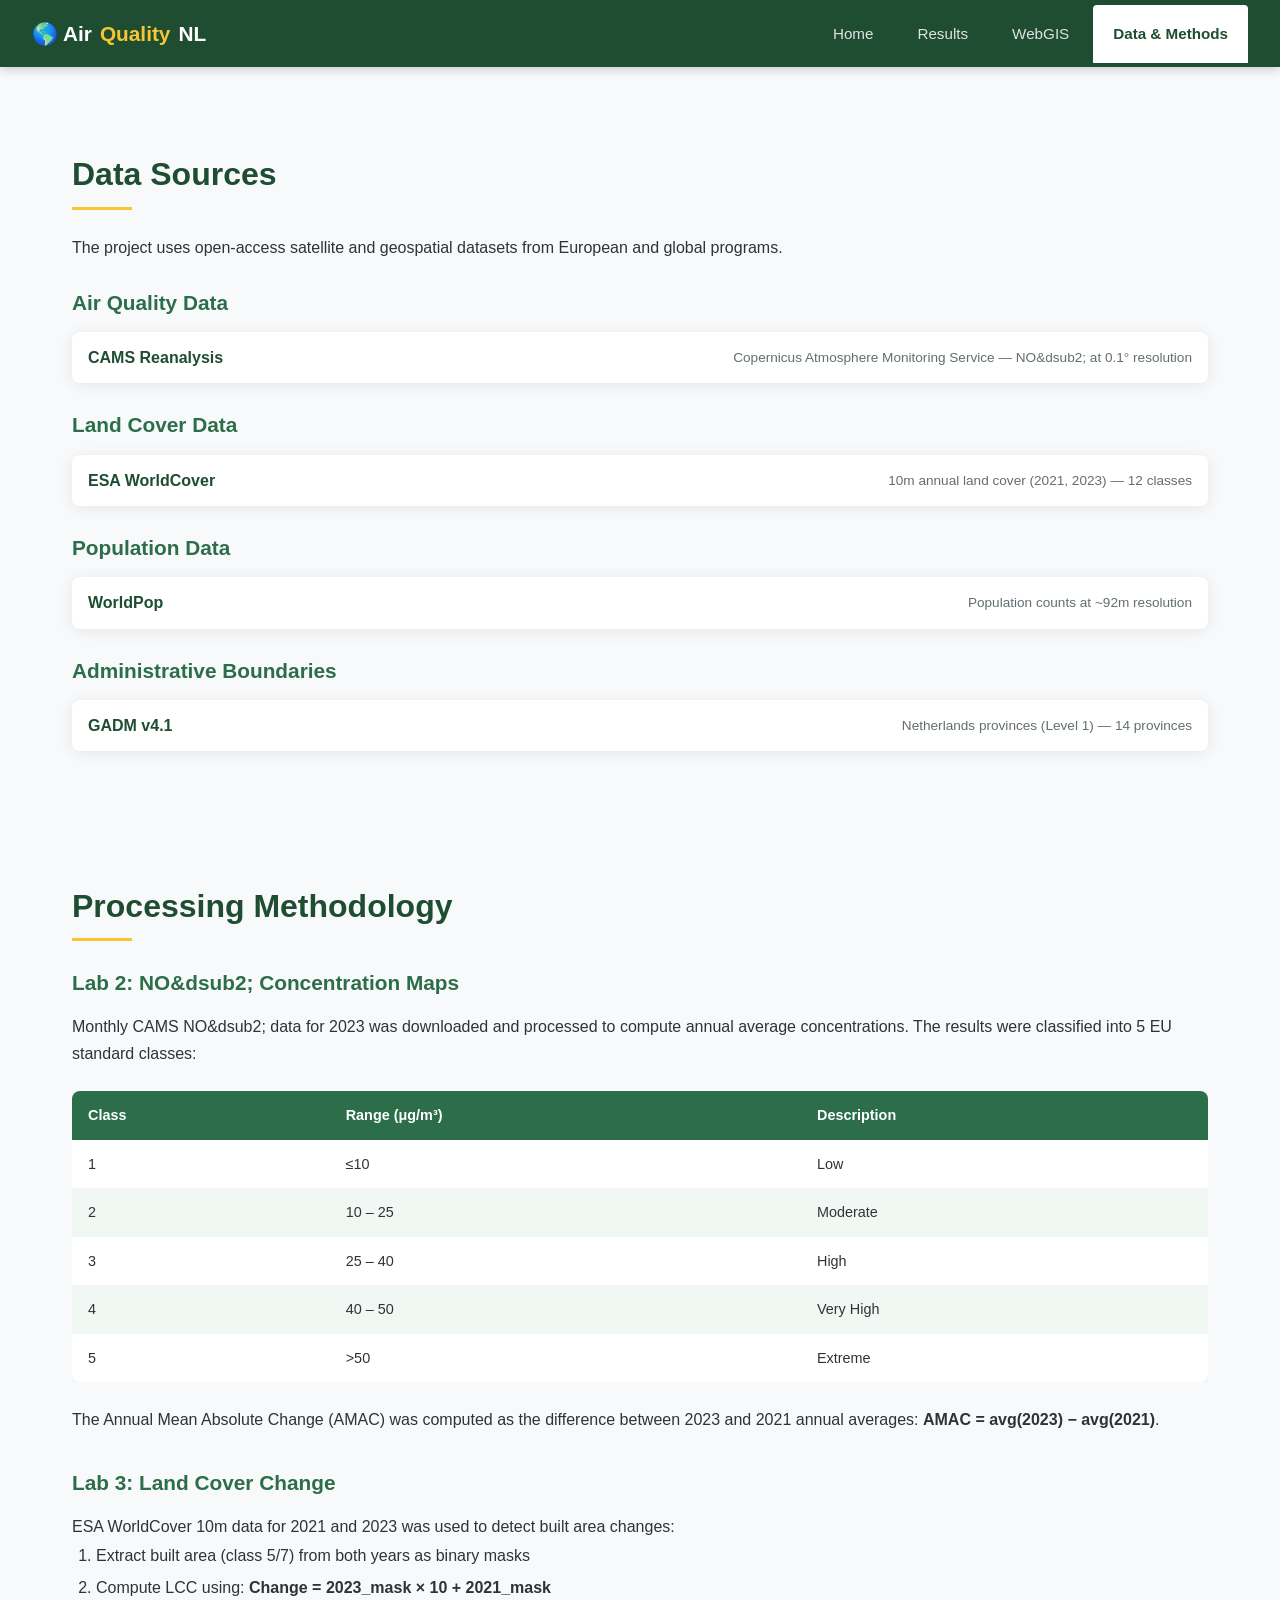
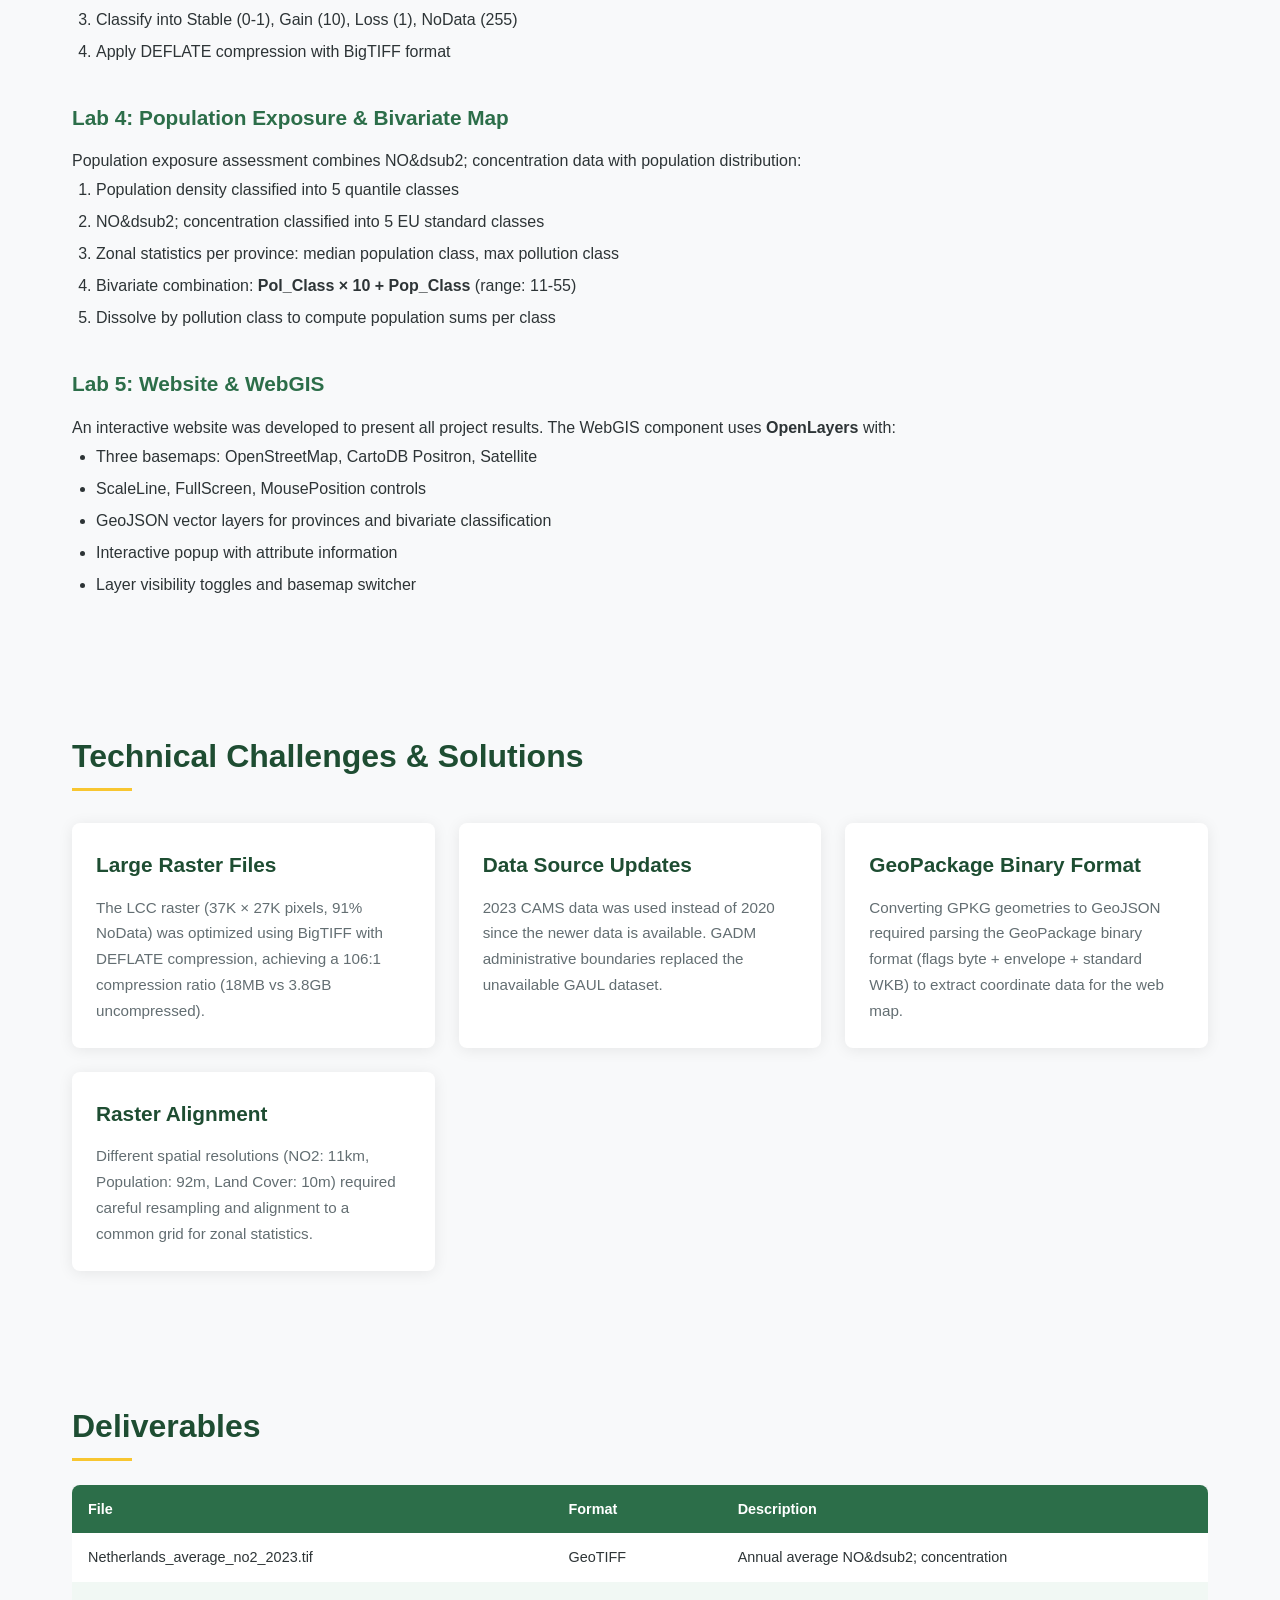
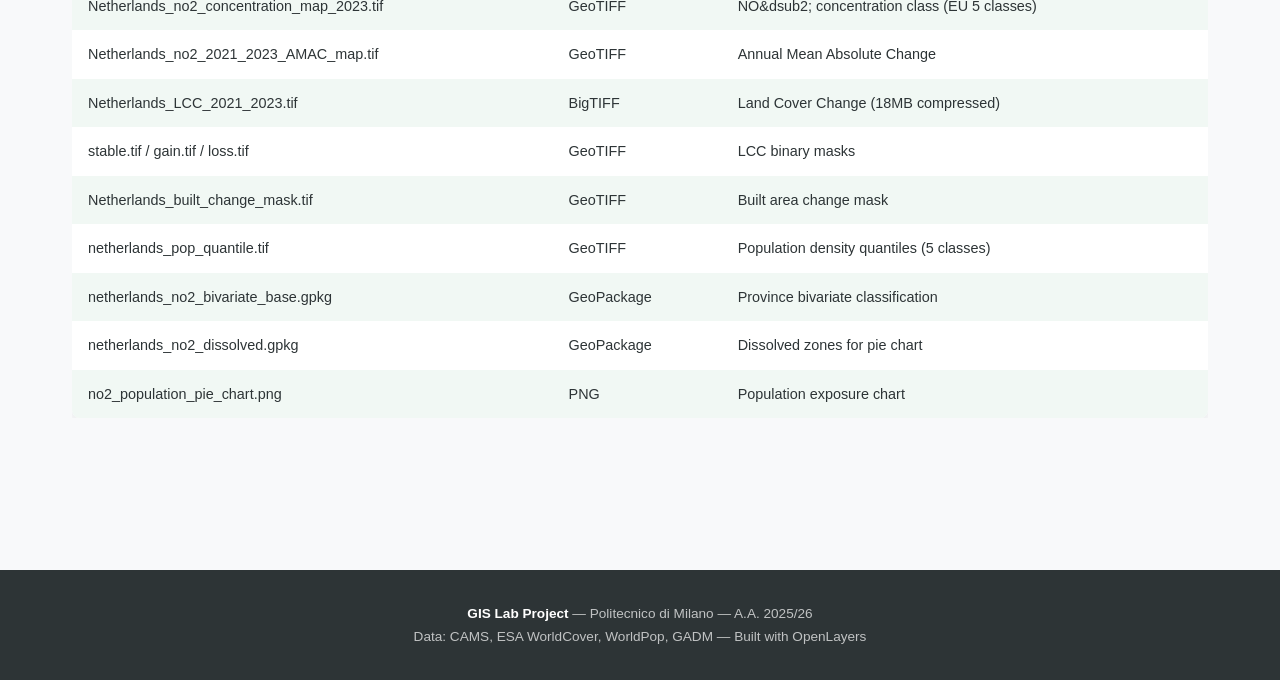
==== data.html @ df58314e "Add files via upload" ====
<!DOCTYPE html>
<html lang="en">
<head>
    <meta charset="UTF-8">
    <meta name="viewport" content="width=device-width, initial-scale=1.0">
    <title>Data & Methods - Netherlands Air Quality Monitoring</title>
    <link rel="stylesheet" href="css/style.css">
</head>
<body>
    <nav>
        <a href="index.html" class="logo">&#127758; Air<span>Quality</span> NL</a>
        <ul>
            <li><a href="index.html">Home</a></li>
            <li><a href="results.html">Results</a></li>
            <li><a href="webgis.html">WebGIS</a></li>
            <li><a href="data.html" class="active">Data & Methods</a></li>
        </ul>
    </nav>

    <div class="container">
        <section>
            <h2>Data Sources</h2>
            <p>The project uses open-access satellite and geospatial datasets from European and global programs.</p>

            <div class="data-section">
                <h3>Air Quality Data</h3>
                <ul class="dataset-list">
                    <li>
                        <span class="name">CAMS Reanalysis</span>
                        <span class="desc">Copernicus Atmosphere Monitoring Service &mdash; NO&dsub2; at 0.1&deg; resolution</span>
                    </li>
                </ul>
                <h3>Land Cover Data</h3>
                <ul class="dataset-list">
                    <li>
                        <span class="name">ESA WorldCover</span>
                        <span class="desc">10m annual land cover (2021, 2023) &mdash; 12 classes</span>
                    </li>
                </ul>
                <h3>Population Data</h3>
                <ul class="dataset-list">
                    <li>
                        <span class="name">WorldPop</span>
                        <span class="desc">Population counts at ~92m resolution</span>
                    </li>
                </ul>
                <h3>Administrative Boundaries</h3>
                <ul class="dataset-list">
                    <li>
                        <span class="name">GADM v4.1</span>
                        <span class="desc">Netherlands provinces (Level 1) &mdash; 14 provinces</span>
                    </li>
                </ul>
            </div>
        </section>

        <section>
            <h2>Processing Methodology</h2>

            <div class="data-section">
                <h3>Lab 2: NO&dsub2; Concentration Maps</h3>
                <p>Monthly CAMS NO&dsub2; data for 2023 was downloaded and processed to compute annual average concentrations. The results were classified into 5 EU standard classes:</p>
                <div class="table-wrapper">
                    <table>
                        <thead><tr><th>Class</th><th>Range (&mu;g/m&sup3;)</th><th>Description</th></tr></thead>
                        <tbody>
                            <tr><td>1</td><td>&le;10</td><td>Low</td></tr>
                            <tr><td>2</td><td>10 &ndash; 25</td><td>Moderate</td></tr>
                            <tr><td>3</td><td>25 &ndash; 40</td><td>High</td></tr>
                            <tr><td>4</td><td>40 &ndash; 50</td><td>Very High</td></tr>
                            <tr><td>5</td><td>&gt;50</td><td>Extreme</td></tr>
                        </tbody>
                    </table>
                </div>
                <p>The Annual Mean Absolute Change (AMAC) was computed as the difference between 2023 and 2021 annual averages: <strong>AMAC = avg(2023) &minus; avg(2021)</strong>.</p>
            </div>

            <div class="data-section">
                <h3>Lab 3: Land Cover Change</h3>
                <p>ESA WorldCover 10m data for 2021 and 2023 was used to detect built area changes:</p>
                <ol style="margin-left:1.5rem;line-height:2;">
                    <li>Extract built area (class 5/7) from both years as binary masks</li>
                    <li>Compute LCC using: <strong>Change = 2023_mask &times; 10 + 2021_mask</strong></li>
                    <li>Classify into Stable (0-1), Gain (10), Loss (1), NoData (255)</li>
                    <li>Apply DEFLATE compression with BigTIFF format</li>
                </ol>
            </div>

            <div class="data-section">
                <h3>Lab 4: Population Exposure &amp; Bivariate Map</h3>
                <p>Population exposure assessment combines NO&dsub2; concentration data with population distribution:</p>
                <ol style="margin-left:1.5rem;line-height:2;">
                    <li>Population density classified into 5 quantile classes</li>
                    <li>NO&dsub2; concentration classified into 5 EU standard classes</li>
                    <li>Zonal statistics per province: median population class, max pollution class</li>
                    <li>Bivariate combination: <strong>Pol_Class &times; 10 + Pop_Class</strong> (range: 11-55)</li>
                    <li>Dissolve by pollution class to compute population sums per class</li>
                </ol>
            </div>

            <div class="data-section">
                <h3>Lab 5: Website &amp; WebGIS</h3>
                <p>An interactive website was developed to present all project results. The WebGIS component uses <strong>OpenLayers</strong> with:</p>
                <ul style="margin-left:1.5rem;line-height:2;">
                    <li>Three basemaps: OpenStreetMap, CartoDB Positron, Satellite</li>
                    <li>ScaleLine, FullScreen, MousePosition controls</li>
                    <li>GeoJSON vector layers for provinces and bivariate classification</li>
                    <li>Interactive popup with attribute information</li>
                    <li>Layer visibility toggles and basemap switcher</li>
                </ul>
            </div>
        </section>

        <section>
            <h2>Technical Challenges &amp; Solutions</h2>
            <div class="card-grid">
                <div class="card">
                    <h3>Large Raster Files</h3>
                    <p>The LCC raster (37K &times; 27K pixels, 91% NoData) was optimized using BigTIFF with DEFLATE compression, achieving a 106:1 compression ratio (18MB vs 3.8GB uncompressed).</p>
                </div>
                <div class="card">
                    <h3>Data Source Updates</h3>
                    <p>2023 CAMS data was used instead of 2020 since the newer data is available. GADM administrative boundaries replaced the unavailable GAUL dataset.</p>
                </div>
                <div class="card">
                    <h3>GeoPackage Binary Format</h3>
                    <p>Converting GPKG geometries to GeoJSON required parsing the GeoPackage binary format (flags byte + envelope + standard WKB) to extract coordinate data for the web map.</p>
                </div>
                <div class="card">
                    <h3>Raster Alignment</h3>
                    <p>Different spatial resolutions (NO2: 11km, Population: 92m, Land Cover: 10m) required careful resampling and alignment to a common grid for zonal statistics.</p>
                </div>
            </div>
        </section>

        <section>
            <h2>Deliverables</h2>
            <div class="table-wrapper">
                <table>
                    <thead>
                        <tr><th>File</th><th>Format</th><th>Description</th></tr>
                    </thead>
                    <tbody>
                        <tr><td>Netherlands_average_no2_2023.tif</td><td>GeoTIFF</td><td>Annual average NO&dsub2; concentration</td></tr>
                        <tr><td>Netherlands_no2_concentration_map_2023.tif</td><td>GeoTIFF</td><td>NO&dsub2; concentration class (EU 5 classes)</td></tr>
                        <tr><td>Netherlands_no2_2021_2023_AMAC_map.tif</td><td>GeoTIFF</td><td>Annual Mean Absolute Change</td></tr>
                        <tr><td>Netherlands_LCC_2021_2023.tif</td><td>BigTIFF</td><td>Land Cover Change (18MB compressed)</td></tr>
                        <tr><td>stable.tif / gain.tif / loss.tif</td><td>GeoTIFF</td><td>LCC binary masks</td></tr>
                        <tr><td>Netherlands_built_change_mask.tif</td><td>GeoTIFF</td><td>Built area change mask</td></tr>
                        <tr><td>netherlands_pop_quantile.tif</td><td>GeoTIFF</td><td>Population density quantiles (5 classes)</td></tr>
                        <tr><td>netherlands_no2_bivariate_base.gpkg</td><td>GeoPackage</td><td>Province bivariate classification</td></tr>
                        <tr><td>netherlands_no2_dissolved.gpkg</td><td>GeoPackage</td><td>Dissolved zones for pie chart</td></tr>
                        <tr><td>no2_population_pie_chart.png</td><td>PNG</td><td>Population exposure chart</td></tr>
                    </tbody>
                </table>
            </div>
        </section>
    </div>

    <footer>
        <p><strong>GIS Lab Project</strong> &mdash; Politecnico di Milano &mdash; A.A. 2025/26</p>
        <p>Data: CAMS, ESA WorldCover, WorldPop, GADM &mdash; Built with OpenLayers</p>
    </footer>
</body>
</html>
---- css/style.css ----
/* ===== GIS Lab 5 - Website Styles ===== */
:root {
    --primary: #2c6e49;
    --primary-dark: #1e4d32;
    --secondary: #4c956c;
    --accent: #f8c630;
    --dark: #2d3436;
    --gray: #636e72;
    --light-gray: #dfe6e9;
    --bg: #f8f9fa;
    --white: #ffffff;
    --shadow: 0 2px 15px rgba(0,0,0,0.08);
    --radius: 8px;
}

* { margin: 0; padding: 0; box-sizing: border-box; }

body {
    font-family: 'Segoe UI', -apple-system, BlinkMacSystemFont, sans-serif;
    line-height: 1.7;
    color: var(--dark);
    background: var(--bg);
}

/* Navigation */
nav {
    background: var(--primary-dark);
    padding: 0 2rem;
    display: flex;
    align-items: center;
    justify-content: space-between;
    position: sticky;
    top: 0;
    z-index: 1000;
    box-shadow: 0 2px 10px rgba(0,0,0,0.2);
}

nav .logo {
    color: var(--white);
    font-size: 1.3rem;
    font-weight: 700;
    padding: 1rem 0;
    text-decoration: none;
    display: flex;
    align-items: center;
    gap: 0.5rem;
}

nav .logo span { color: var(--accent); }

nav ul {
    list-style: none;
    display: flex;
    gap: 0.25rem;
}

nav ul li a {
    color: rgba(255,255,255,0.85);
    text-decoration: none;
    padding: 1rem 1.25rem;
    display: block;
    font-size: 0.95rem;
    transition: all 0.2s;
    border-radius: 4px 4px 0 0;
}

nav ul li a:hover,
nav ul li a.active:hover {
    color: var(--white);
    background: rgba(255,255,255,0.12);
}

nav ul li a.active {
    background: var(--white);
    color: var(--primary-dark);
    font-weight: 600;
}

nav ul li a.active:hover {
    background: var(--white);
    color: var(--primary-dark);
}

/* Hero Section */
.hero {
    background: linear-gradient(135deg, var(--primary-dark) 0%, var(--primary) 50%, var(--secondary) 100%);
    color: var(--white);
    padding: 5rem 2rem;
    text-align: center;
}

.hero h1 {
    font-size: 2.8rem;
    font-weight: 800;
    margin-bottom: 1rem;
}

.hero p {
    font-size: 1.2rem;
    max-width: 700px;
    margin: 0 auto;
    opacity: 0.9;
}

/* Container */
.container {
    max-width: 1200px;
    margin: 0 auto;
    padding: 2rem;
}

/* Sections */
section { padding: 3rem 0; }

section h2 {
    font-size: 2rem;
    color: var(--primary-dark);
    margin-bottom: 1.5rem;
    position: relative;
    padding-bottom: 0.5rem;
}

section h2::after {
    content: '';
    position: absolute;
    bottom: 0;
    left: 0;
    width: 60px;
    height: 3px;
    background: var(--accent);
}

section h3 {
    font-size: 1.3rem;
    color: var(--primary);
    margin: 1.5rem 0 0.75rem;
}

/* Cards */
.card-grid {
    display: grid;
    grid-template-columns: repeat(auto-fit, minmax(280px, 1fr));
    gap: 1.5rem;
    margin: 2rem 0;
}

.card {
    background: var(--white);
    border-radius: var(--radius);
    padding: 1.5rem;
    box-shadow: var(--shadow);
    transition: transform 0.2s;
}

.card:hover { transform: translateY(-3px); }

.card h3 { margin-top: 0; color: var(--primary-dark); }
.card p { color: var(--gray); font-size: 0.95rem; }
.card .icon { font-size: 2rem; margin-bottom: 0.75rem; }

/* Results Grid */
.results-grid {
    display: grid;
    grid-template-columns: repeat(auto-fit, minmax(400px, 1fr));
    gap: 1.5rem;
}

.result-item {
    background: var(--white);
    border-radius: var(--radius);
    overflow: hidden;
    box-shadow: var(--shadow);
}

.result-item img {
    width: 100%;
    height: auto;
    display: block;
    border-bottom: 1px solid var(--light-gray);
}

.result-item .caption {
    padding: 1rem 1.25rem;
    font-size: 0.9rem;
    color: var(--gray);
}

.result-item .caption strong {
    color: var(--dark);
    display: block;
    margin-bottom: 0.25rem;
    font-size: 1rem;
}

/* Tables */
.table-wrapper {
    overflow-x: auto;
    margin: 1.5rem 0;
}

table {
    width: 100%;
    border-collapse: collapse;
    background: var(--white);
    border-radius: var(--radius);
    overflow: hidden;
    box-shadow: var(--shadow);
}

thead {
    background: var(--primary);
    color: var(--white);
}

th, td {
    padding: 0.75rem 1rem;
    text-align: left;
    font-size: 0.9rem;
}

tbody tr:nth-child(even) {
    background: #f1f8f4;
}

tbody tr:hover {
    background: #e6f0ea;
}

/* WebGIS Page */
.webgis-page {
    display: flex;
    flex-direction: column;
    height: calc(100vh - 60px);
}

#map {
    flex: 1;
    width: 100%;
    min-height: 600px;
}

.map-toolbar {
    background: var(--white);
    padding: 0.75rem 1.5rem;
    display: flex;
    align-items: center;
    gap: 1.5rem;
    flex-wrap: wrap;
    border-bottom: 1px solid var(--light-gray);
    font-size: 0.85rem;
    z-index: 10;
}

.map-toolbar label {
    display: flex;
    align-items: center;
    gap: 0.4rem;
    cursor: pointer;
    user-select: none;
}

.map-toolbar input[type="checkbox"] {
    width: 16px;
    height: 16px;
    cursor: pointer;
}

.map-toolbar select {
    padding: 0.35rem 0.75rem;
    border: 1px solid var(--light-gray);
    border-radius: 4px;
    font-size: 0.85rem;
    background: var(--white);
}

.map-toolbar .separator {
    width: 1px;
    height: 24px;
    background: var(--light-gray);
}

/* Legend Panel */
.legend-panel {
    background: var(--white);
    border-radius: var(--radius);
    padding: 1rem;
    box-shadow: 0 2px 10px rgba(0,0,0,0.15);
    max-width: 260px;
    font-size: 0.85rem;
}

.legend-panel h4 {
    margin-bottom: 0.5rem;
    color: var(--primary-dark);
    font-size: 0.9rem;
    border-bottom: 2px solid var(--light-gray);
    padding-bottom: 0.35rem;
}

.legend-item {
    display: flex;
    align-items: center;
    gap: 0.5rem;
    padding: 0.2rem 0;
    font-size: 0.8rem;
}

.legend-color {
    width: 22px;
    height: 14px;
    border-radius: 2px;
    flex-shrink: 0;
    border: 1px solid rgba(0,0,0,0.1);
}

/* Data page */
.data-section {
    margin-bottom: 2rem;
}

.dataset-list {
    list-style: none;
}

.dataset-list li {
    padding: 0.75rem 1rem;
    background: var(--white);
    margin-bottom: 0.5rem;
    border-radius: var(--radius);
    box-shadow: var(--shadow);
    display: flex;
    justify-content: space-between;
    align-items: center;
    gap: 1rem;
}

.dataset-list li .name {
    font-weight: 600;
    color: var(--primary-dark);
    white-space: nowrap;
}

.dataset-list li .desc {
    color: var(--gray);
    font-size: 0.85rem;
    text-align: right;
}

/* Footer */
footer {
    background: var(--dark);
    color: rgba(255,255,255,0.7);
    text-align: center;
    padding: 2rem;
    font-size: 0.85rem;
    margin-top: 3rem;
}

footer strong { color: var(--white); }

/* Responsive */
@media (max-width: 768px) {
    nav { flex-direction: column; padding: 0 1rem; }
    nav ul { width: 100%; }
    nav ul li a { padding: 0.75rem 1rem; text-align: center; }
    .hero h1 { font-size: 2rem; }
    .hero { padding: 3rem 1rem; }
    .results-grid { grid-template-columns: 1fr; }
    .map-toolbar { flex-direction: column; align-items: flex-start; gap: 0.5rem; }
    .webgis-page { height: auto; }
}

/* Utility */
.text-center { text-align: center; }
.mt-2 { margin-top: 1rem; }
.mb-2 { margin-bottom: 1rem; }
.flex { display: flex; gap: 1rem; flex-wrap: wrap; }
.flex-center { align-items: center; justify-content: center; }
.badge {
    display: inline-block;
    padding: 0.2rem 0.6rem;
    border-radius: 12px;
    font-size: 0.75rem;
    font-weight: 600;
}

/* Bivariate legend colors */
.biv-11 { background: #e8e8e8; }
.biv-12 { background: #b0d0b0; }
.biv-13 { background: #73b873; }
.biv-14 { background: #2d9e2d; }
.biv-21 { background: #f0b0b0; }
.biv-22 { background: #c8a0a0; }
.biv-23 { background: #9a8a6a; }
.biv-24 { background: #607040; }
.biv-31 { background: #e88888; }
.biv-32 { background: #c07050; }
.biv-33 { background: #a05830; }

/* Bivariate legend grid */
.biv-legend {
    display: inline-grid;
    grid-template-columns: repeat(4, 36px);
    grid-template-rows: repeat(3, 36px);
    gap: 2px;
    margin: 0.5rem 0;
}

.biv-legend .cell {
    display: flex;
    align-items: center;
    justify-content: center;
    font-size: 0.65rem;
    font-weight: 600;
    color: rgba(0,0,0,0.6);
    border-radius: 2px;
}

/* Tag for data source */
.tag {
    display: inline-block;
    padding: 0.15rem 0.5rem;
    border-radius: 4px;
    font-size: 0.75rem;
    font-weight: 600;
    background: var(--light-gray);
    color: var(--gray);
}

.tag.primary { background: rgba(44,110,73,0.15); color: var(--primary); }
.tag.cams { background: rgba(248,198,48,0.2); color: #8a7000; }
.tag.esa { background: rgba(44,110,73,0.15); color: var(--primary); }
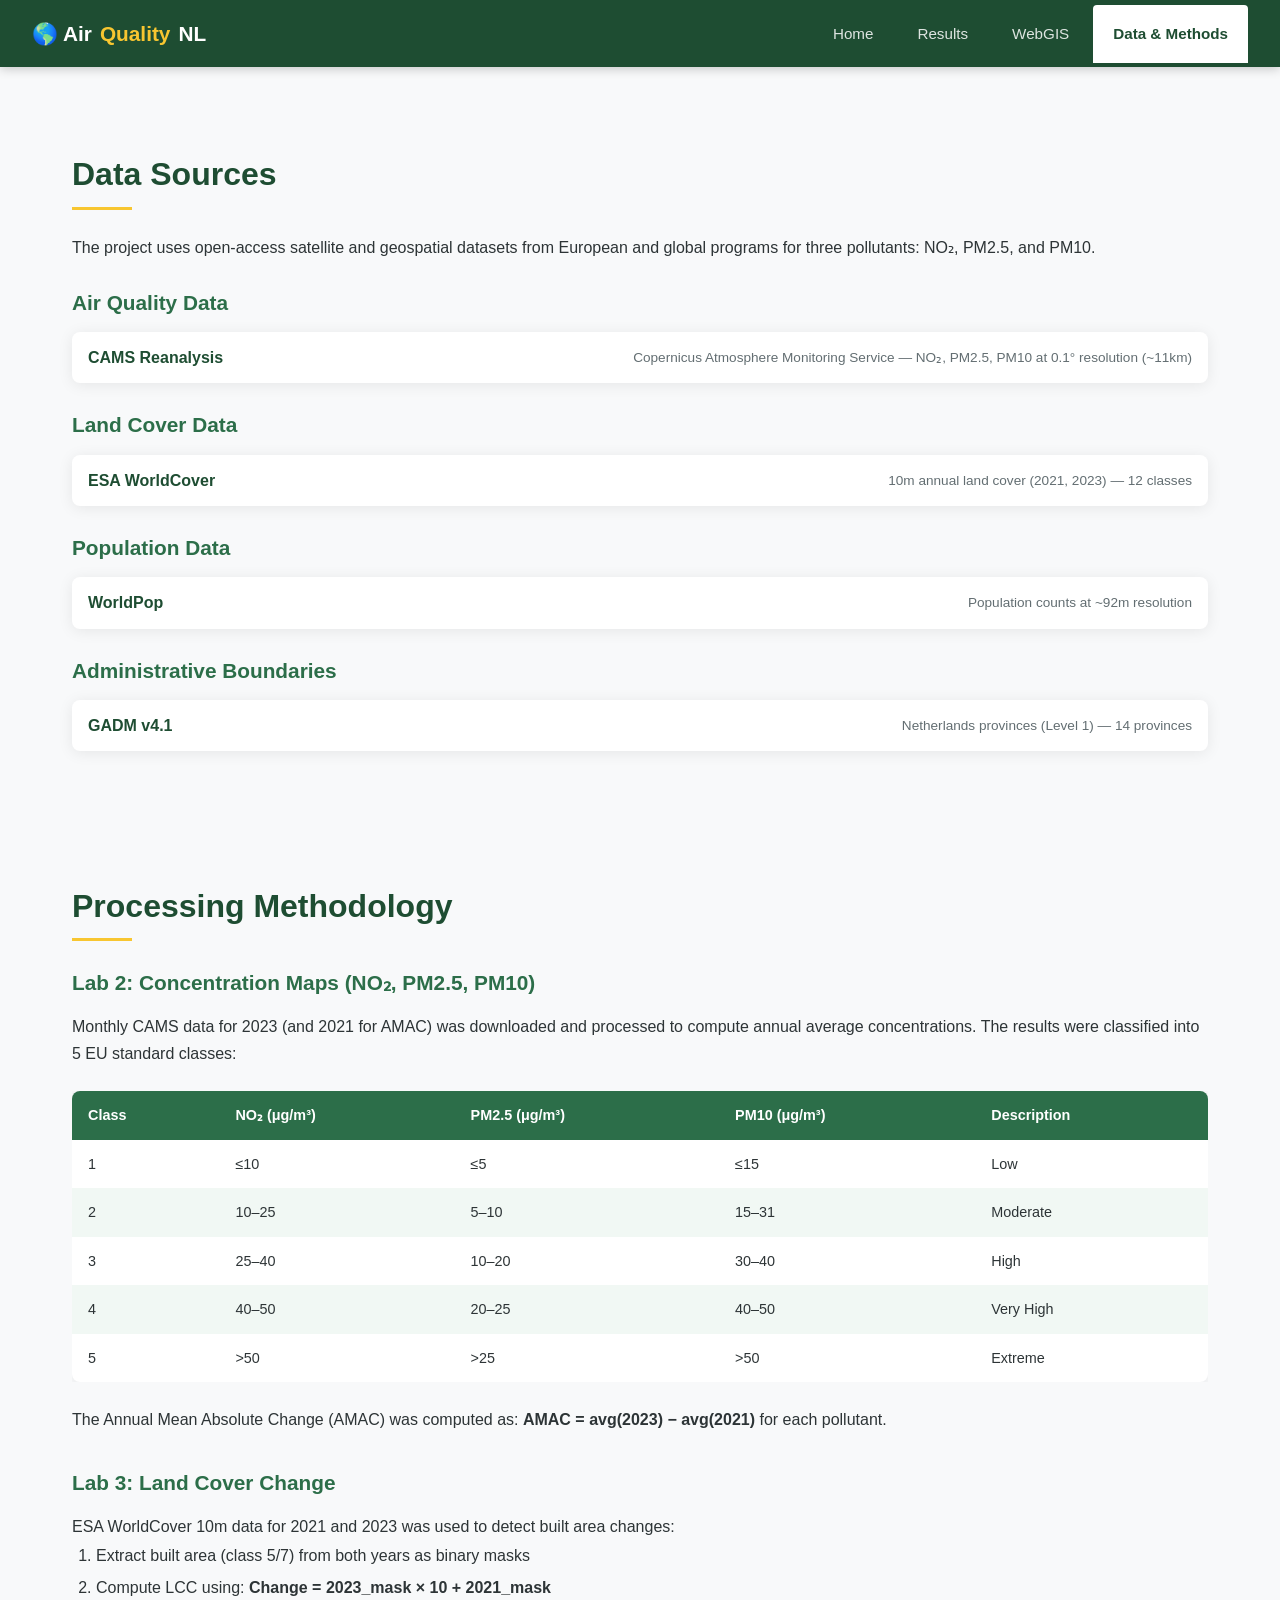
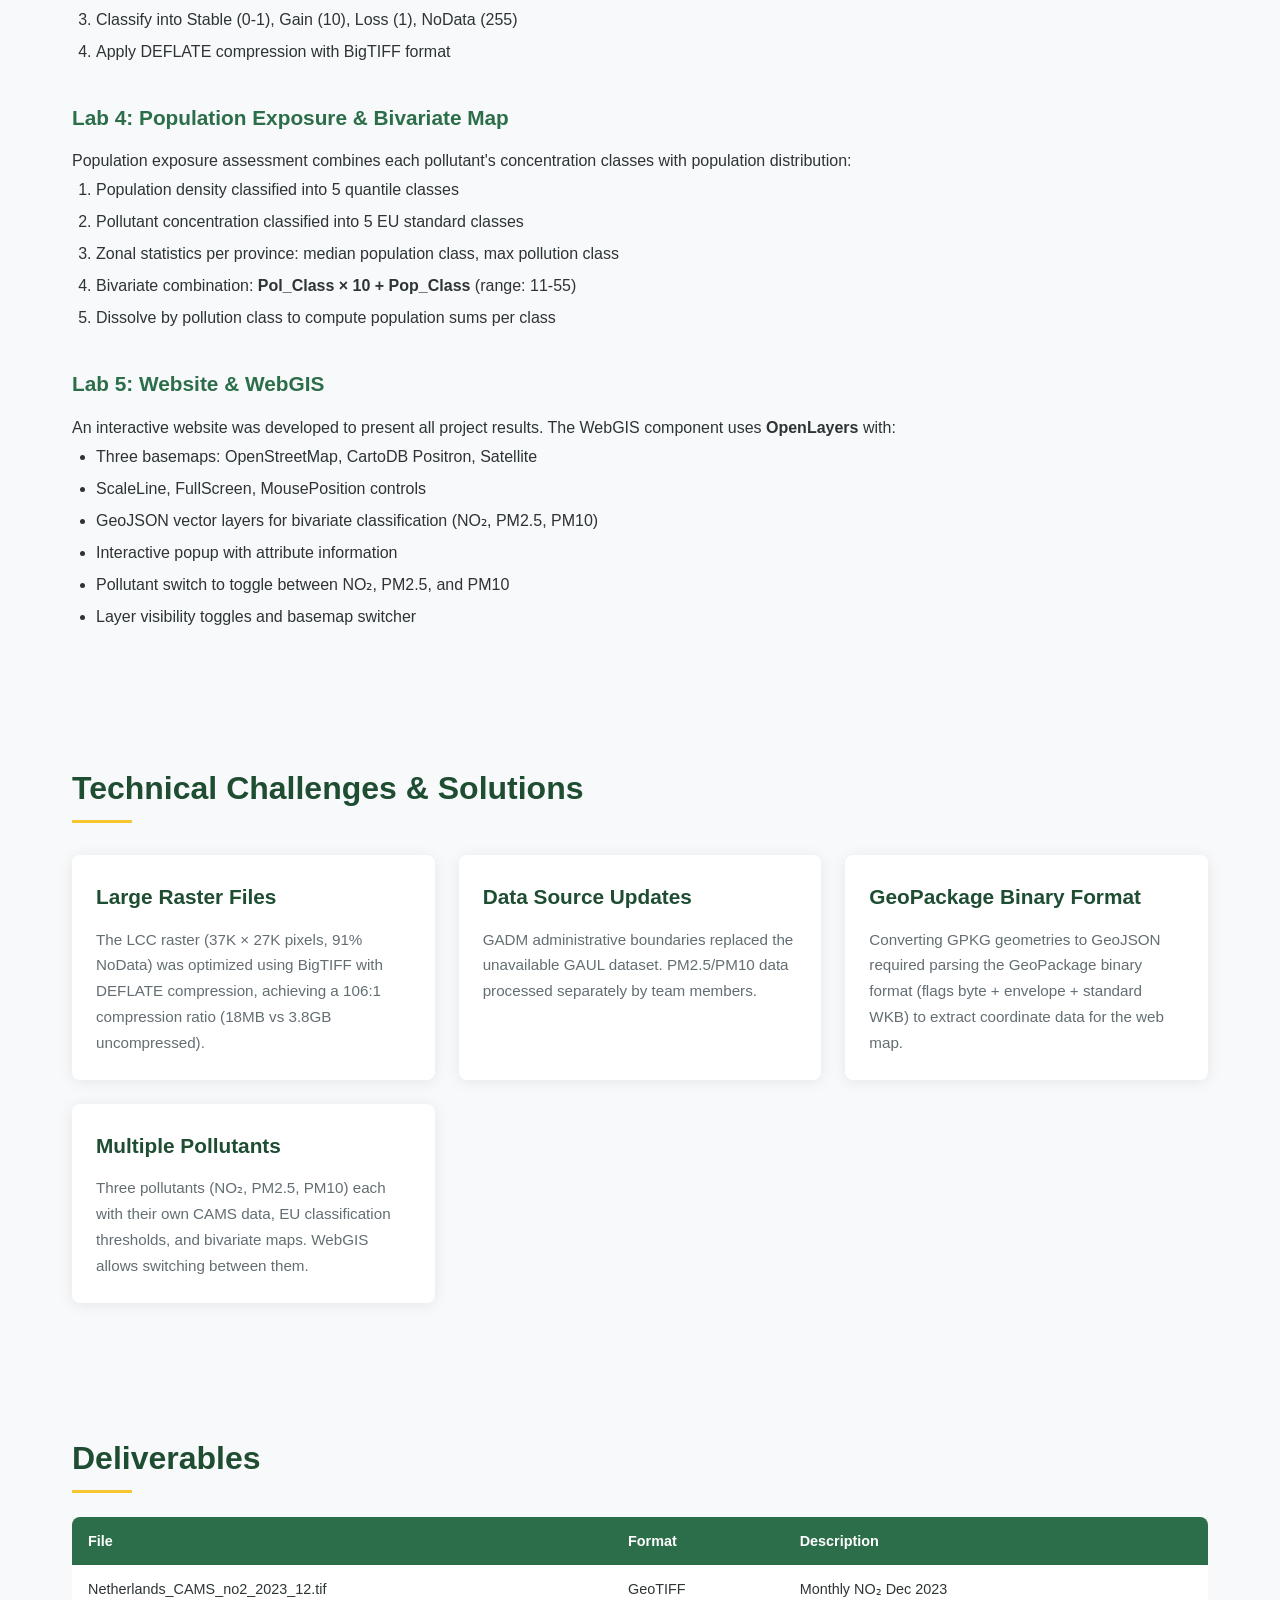
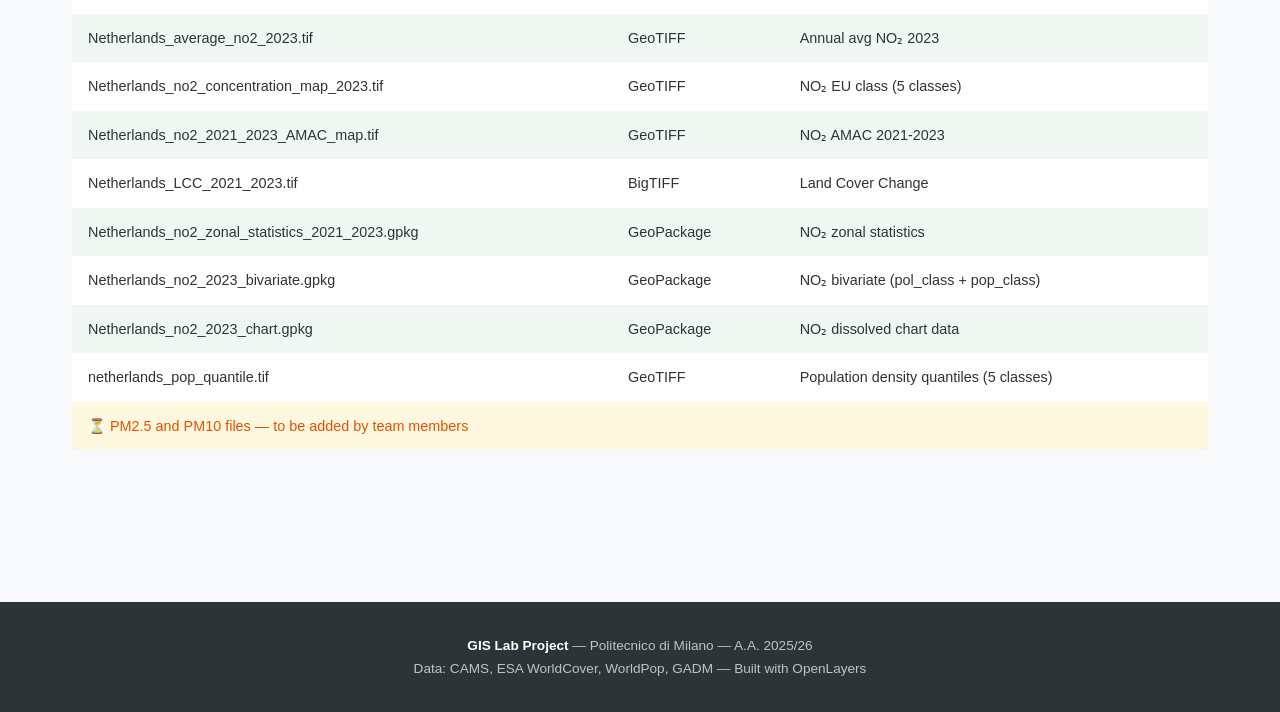
==== commit 1e1cdaa7: "new" ====
--- a/data.html
+++ b/data.html
@@ -20,14 +20,14 @@
     <div class="container">
         <section>
             <h2>Data Sources</h2>
-            <p>The project uses open-access satellite and geospatial datasets from European and global programs.</p>
+            <p>The project uses open-access satellite and geospatial datasets from European and global programs for three pollutants: NO&#8322;, PM2.5, and PM10.</p>
 
             <div class="data-section">
                 <h3>Air Quality Data</h3>
                 <ul class="dataset-list">
                     <li>
                         <span class="name">CAMS Reanalysis</span>
-                        <span class="desc">Copernicus Atmosphere Monitoring Service &mdash; NO&dsub2; at 0.1&deg; resolution</span>
+                        <span class="desc">Copernicus Atmosphere Monitoring Service &mdash; NO&#8322;, PM2.5, PM10 at 0.1&deg; resolution (~11km)</span>
                     </li>
                 </ul>
                 <h3>Land Cover Data</h3>
@@ -58,21 +58,21 @@
             <h2>Processing Methodology</h2>
 
             <div class="data-section">
-                <h3>Lab 2: NO&dsub2; Concentration Maps</h3>
-                <p>Monthly CAMS NO&dsub2; data for 2023 was downloaded and processed to compute annual average concentrations. The results were classified into 5 EU standard classes:</p>
+                <h3>Lab 2: Concentration Maps (NO&#8322;, PM2.5, PM10)</h3>
+                <p>Monthly CAMS data for 2023 (and 2021 for AMAC) was downloaded and processed to compute annual average concentrations. The results were classified into 5 EU standard classes:</p>
                 <div class="table-wrapper">
                     <table>
-                        <thead><tr><th>Class</th><th>Range (&mu;g/m&sup3;)</th><th>Description</th></tr></thead>
+                        <thead><tr><th>Class</th><th>NO&#8322; (&mu;g/m&sup3;)</th><th>PM2.5 (&mu;g/m&sup3;)</th><th>PM10 (&mu;g/m&sup3;)</th><th>Description</th></tr></thead>
                         <tbody>
-                            <tr><td>1</td><td>&le;10</td><td>Low</td></tr>
-                            <tr><td>2</td><td>10 &ndash; 25</td><td>Moderate</td></tr>
-                            <tr><td>3</td><td>25 &ndash; 40</td><td>High</td></tr>
-                            <tr><td>4</td><td>40 &ndash; 50</td><td>Very High</td></tr>
-                            <tr><td>5</td><td>&gt;50</td><td>Extreme</td></tr>
+                            <tr><td>1</td><td>&le;10</td><td>&le;5</td><td>&le;15</td><td>Low</td></tr>
+                            <tr><td>2</td><td>10&ndash;25</td><td>5&ndash;10</td><td>15&ndash;31</td><td>Moderate</td></tr>
+                            <tr><td>3</td><td>25&ndash;40</td><td>10&ndash;20</td><td>30&ndash;40</td><td>High</td></tr>
+                            <tr><td>4</td><td>40&ndash;50</td><td>20&ndash;25</td><td>40&ndash;50</td><td>Very High</td></tr>
+                            <tr><td>5</td><td>&gt;50</td><td>&gt;25</td><td>&gt;50</td><td>Extreme</td></tr>
                         </tbody>
                     </table>
                 </div>
-                <p>The Annual Mean Absolute Change (AMAC) was computed as the difference between 2023 and 2021 annual averages: <strong>AMAC = avg(2023) &minus; avg(2021)</strong>.</p>
+                <p>The Annual Mean Absolute Change (AMAC) was computed as: <strong>AMAC = avg(2023) &minus; avg(2021)</strong> for each pollutant.</p>
             </div>
 
             <div class="data-section">
@@ -88,10 +88,10 @@
 
             <div class="data-section">
                 <h3>Lab 4: Population Exposure &amp; Bivariate Map</h3>
-                <p>Population exposure assessment combines NO&dsub2; concentration data with population distribution:</p>
+                <p>Population exposure assessment combines each pollutant's concentration classes with population distribution:</p>
                 <ol style="margin-left:1.5rem;line-height:2;">
                     <li>Population density classified into 5 quantile classes</li>
-                    <li>NO&dsub2; concentration classified into 5 EU standard classes</li>
+                    <li>Pollutant concentration classified into 5 EU standard classes</li>
                     <li>Zonal statistics per province: median population class, max pollution class</li>
                     <li>Bivariate combination: <strong>Pol_Class &times; 10 + Pop_Class</strong> (range: 11-55)</li>
                     <li>Dissolve by pollution class to compute population sums per class</li>
@@ -104,8 +104,9 @@
                 <ul style="margin-left:1.5rem;line-height:2;">
                     <li>Three basemaps: OpenStreetMap, CartoDB Positron, Satellite</li>
                     <li>ScaleLine, FullScreen, MousePosition controls</li>
-                    <li>GeoJSON vector layers for provinces and bivariate classification</li>
+                    <li>GeoJSON vector layers for bivariate classification (NO&#8322;, PM2.5, PM10)</li>
                     <li>Interactive popup with attribute information</li>
+                    <li>Pollutant switch to toggle between NO&#8322;, PM2.5, and PM10</li>
                     <li>Layer visibility toggles and basemap switcher</li>
                 </ul>
             </div>
@@ -120,15 +121,15 @@
                 </div>
                 <div class="card">
                     <h3>Data Source Updates</h3>
-                    <p>2023 CAMS data was used instead of 2020 since the newer data is available. GADM administrative boundaries replaced the unavailable GAUL dataset.</p>
+                    <p>GADM administrative boundaries replaced the unavailable GAUL dataset. PM2.5/PM10 data processed separately by team members.</p>
                 </div>
                 <div class="card">
                     <h3>GeoPackage Binary Format</h3>
                     <p>Converting GPKG geometries to GeoJSON required parsing the GeoPackage binary format (flags byte + envelope + standard WKB) to extract coordinate data for the web map.</p>
                 </div>
                 <div class="card">
-                    <h3>Raster Alignment</h3>
-                    <p>Different spatial resolutions (NO2: 11km, Population: 92m, Land Cover: 10m) required careful resampling and alignment to a common grid for zonal statistics.</p>
+                    <h3>Multiple Pollutants</h3>
+                    <p>Three pollutants (NO&#8322;, PM2.5, PM10) each with their own CAMS data, EU classification thresholds, and bivariate maps. WebGIS allows switching between them.</p>
                 </div>
             </div>
         </section>
@@ -137,20 +138,18 @@
             <h2>Deliverables</h2>
             <div class="table-wrapper">
                 <table>
-                    <thead>
-                        <tr><th>File</th><th>Format</th><th>Description</th></tr>
-                    </thead>
+                    <thead><tr><th>File</th><th>Format</th><th>Description</th></tr></thead>
                     <tbody>
-                        <tr><td>Netherlands_average_no2_2023.tif</td><td>GeoTIFF</td><td>Annual average NO&dsub2; concentration</td></tr>
-                        <tr><td>Netherlands_no2_concentration_map_2023.tif</td><td>GeoTIFF</td><td>NO&dsub2; concentration class (EU 5 classes)</td></tr>
-                        <tr><td>Netherlands_no2_2021_2023_AMAC_map.tif</td><td>GeoTIFF</td><td>Annual Mean Absolute Change</td></tr>
-                        <tr><td>Netherlands_LCC_2021_2023.tif</td><td>BigTIFF</td><td>Land Cover Change (18MB compressed)</td></tr>
-                        <tr><td>stable.tif / gain.tif / loss.tif</td><td>GeoTIFF</td><td>LCC binary masks</td></tr>
-                        <tr><td>Netherlands_built_change_mask.tif</td><td>GeoTIFF</td><td>Built area change mask</td></tr>
+                        <tr><td>Netherlands_CAMS_no2_2023_12.tif</td><td>GeoTIFF</td><td>Monthly NO&#8322; Dec 2023</td></tr>
+                        <tr><td>Netherlands_average_no2_2023.tif</td><td>GeoTIFF</td><td>Annual avg NO&#8322; 2023</td></tr>
+                        <tr><td>Netherlands_no2_concentration_map_2023.tif</td><td>GeoTIFF</td><td>NO&#8322; EU class (5 classes)</td></tr>
+                        <tr><td>Netherlands_no2_2021_2023_AMAC_map.tif</td><td>GeoTIFF</td><td>NO&#8322; AMAC 2021-2023</td></tr>
+                        <tr><td>Netherlands_LCC_2021_2023.tif</td><td>BigTIFF</td><td>Land Cover Change</td></tr>
+                        <tr><td>Netherlands_no2_zonal_statistics_2021_2023.gpkg</td><td>GeoPackage</td><td>NO&#8322; zonal statistics</td></tr>
+                        <tr><td>Netherlands_no2_2023_bivariate.gpkg</td><td>GeoPackage</td><td>NO&#8322; bivariate (pol_class + pop_class)</td></tr>
+                        <tr><td>Netherlands_no2_2023_chart.gpkg</td><td>GeoPackage</td><td>NO&#8322; dissolved chart data</td></tr>
                         <tr><td>netherlands_pop_quantile.tif</td><td>GeoTIFF</td><td>Population density quantiles (5 classes)</td></tr>
-                        <tr><td>netherlands_no2_bivariate_base.gpkg</td><td>GeoPackage</td><td>Province bivariate classification</td></tr>
-                        <tr><td>netherlands_no2_dissolved.gpkg</td><td>GeoPackage</td><td>Dissolved zones for pie chart</td></tr>
-                        <tr><td>no2_population_pie_chart.png</td><td>PNG</td><td>Population exposure chart</td></tr>
+                        <tr><td colspan="3" style="background:#fff8e1;color:#e65100;">&#9203; PM2.5 and PM10 files — to be added by team members</td></tr>
                     </tbody>
                 </table>
             </div>
